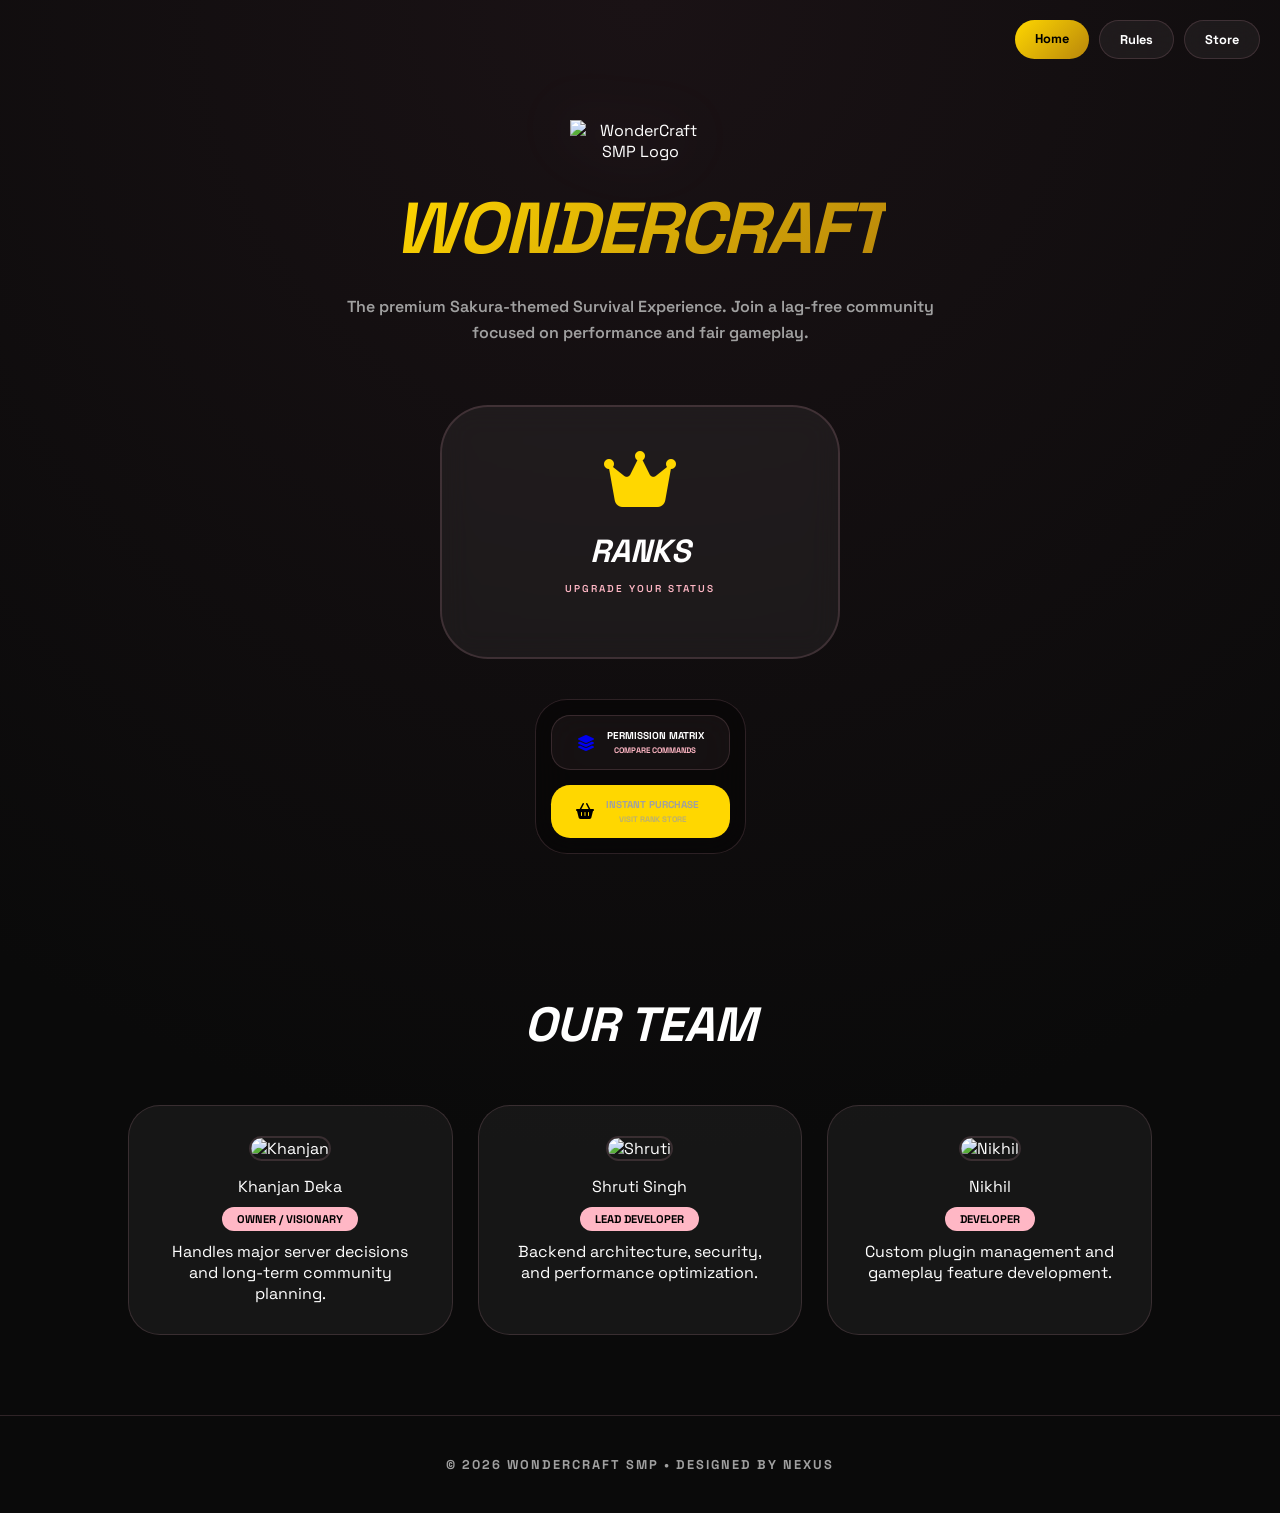
==== index.html @ 81de6d10 "Add files via upload" ====
<!DOCTYPE html>
<html lang="en">
<head>
<meta charset="UTF-8">
<title>WonderCraft SMP • Best Survival</title>
<meta name="viewport" content="width=device-width, initial-scale=1.0">
<meta name="theme-color" content="#0d0d0d">
<link href="https://fonts.bunny.net/css?family=Space+Grotesk:wght@400;600;700;800&display=swap" rel="stylesheet">
<link href="https://cdnjs.cloudflare.com/ajax/libs/font-awesome/6.4.0/css/all.min.css" rel="stylesheet">

<style>
/* --- ROOT VARIABLES (WonderCraft Theme) --- */
:root {
  --bg: #0a0a0a;
  --bg2: #1a1215;
  --sakura: #ffb7c5;
  --gold: #FFD700;
  --gold-dark: #B8860B;
  --glass: rgba(255, 255, 255, 0.05);
  --border: rgba(255, 183, 197, 0.15);
  --text: #ffffff;
  --muted: #a0a0a0;
}

* { margin:0; padding:0; box-sizing:border-box; font-family:"Space Grotesk", sans-serif; }
html { scroll-behavior: smooth; }

body {
  background-color: var(--bg);
  background-image: radial-gradient(circle at top, var(--bg2) 0%, var(--bg) 70%);
  color: var(--text);
  overflow-x: hidden;
}

/* --- FALLING PETALS --- */
.petal {
  position: fixed;
  top: -10%;
  background-color: var(--sakura);
  border-radius: 10px 0 10px 10px;
  opacity: 0.3;
  pointer-events: none;
  z-index: 1;
  animation: fall linear infinite;
}
@keyframes fall {
  0% { transform: translateY(0vh) rotate(0deg); opacity: 0.8; }
  100% { transform: translateY(100vh) rotate(360deg); opacity: 0; }
}

/* --- NAVIGATION --- */
.page-nav {
  position: fixed;
  top: 20px;
  right: 20px;
  display: flex;
  gap: 10px;
  z-index: 999;
}
.page-nav a {
  padding: 10px 20px;
  border-radius: 999px;
  text-decoration: none;
  font-weight: 700;
  color: var(--text);
  background: var(--glass);
  border: 1px solid var(--border);
  backdrop-filter: blur(10px);
  font-size: 0.8rem;
  transition: 0.3s;
}
.page-nav .active {
  background: linear-gradient(135deg, var(--gold), var(--gold-dark));
  color: #000;
  border: none;
}

/* --- HERO SECTION --- */
.hero {
  min-height: 100vh;
  padding: 120px 10% 60px;
  display: flex;
  flex-direction: column;
  justify-content: center;
  align-items: center;
  text-align: center;
  position: relative;
  z-index: 10;
}
.site-logo {
  width: 140px;
  margin-bottom: 20px;
  filter: drop-shadow(0 0 30px rgba(255, 183, 197, 0.2));
}
.hero h1 { font-size: 4.5rem; font-weight: 900; letter-spacing: -2px; font-style: italic; text-transform: uppercase; }
.gold-gradient {
  background: linear-gradient(135deg, #FFD700 0%, #B8860B 100%);
  -webkit-background-clip: text;
  -webkit-text-fill-color: transparent;
}
.hero p { color: var(--muted); max-width: 600px; margin: 20px 0; font-weight: 600; line-height: 1.6; }

/* --- CENTERED RANK BOX (Main Action) --- */
.main-rank-portal {
  margin: 40px 0;
  width: 100%;
  max-width: 400px;
}
.shop-box {
  background: var(--glass);
  border: 2px solid var(--border);
  padding: 40px;
  border-radius: 3rem;
  backdrop-filter: blur(15px);
  transition: 0.4s cubic-bezier(0.175, 0.885, 0.32, 1.275);
  display: block;
  text-decoration: none;
}
.shop-box:hover {
  transform: translateY(-10px);
  border-color: var(--gold);
  box-shadow: 0 20px 50px rgba(255, 215, 0, 0.1);
}
.shop-box i { font-size: 4rem; color: var(--gold); margin-bottom: 20px; }
.shop-box h3 { font-size: 2rem; font-weight: 900; color: #fff; text-transform: uppercase; font-style: italic; }

/* --- REDIRECT NAVIGATION BAR --- */
.nav-redirect-bar {
  display: flex;
  flex-direction: column;
  md-flex-direction: row;
  gap: 15px;
  background: rgba(0,0,0,0.4);
  padding: 15px;
  border-radius: 2rem;
  border: 1px solid var(--border);
  backdrop-filter: blur(20px);
}
.redirect-btn {
  display: flex;
  align-items: center;
  gap: 12px;
  padding: 12px 25px;
  border-radius: 1.2rem;
  text-decoration: none;
  transition: 0.3s;
}
.btn-matrix { background: rgba(255, 183, 197, 0.05); border: 1px solid var(--border); }
.btn-matrix:hover { background: rgba(255, 183, 197, 0.15); }
.btn-purchase { background: var(--gold); color: #000; font-weight: 900; }

/* --- STAFF & SECTIONS --- */
section { padding: 80px 10%; position: relative; z-index: 10; }
.title { text-align: center; font-size: 3rem; font-weight: 900; margin-bottom: 50px; text-transform: uppercase; font-style: italic; }
.staff-grid {
  display: grid;
  grid-template-columns: repeat(auto-fit, minmax(280px, 1fr));
  gap: 25px;
}
.staff-card {
  background: var(--glass);
  border: 1px solid var(--border);
  border-radius: 2rem;
  padding: 30px;
  text-align: center;
  transition: 0.3s;
}
.staff-card img { width: 100px; border-radius: 1.5rem; margin-bottom: 15px; border: 2px solid var(--border); }
.staff-role { 
  display: inline-block; 
  margin: 10px 0; 
  padding: 5px 15px; 
  border-radius: 999px; 
  background: var(--sakura); 
  color: #000; 
  font-weight: 800; 
  font-size: 0.7rem; 
  text-transform: uppercase; 
}

/* Footer */
footer { text-align: center; padding: 40px; border-top: 1px solid var(--border); color: var(--muted); font-size: 0.8rem; font-weight: 700; text-transform: uppercase; letter-spacing: 2px; }

@media (max-width: 768px) {
  .hero h1 { font-size: 3rem; }
  .nav-redirect-bar { flex-direction: column; width: 100%; }
}
</style>
</head>

<body>

<div id="petal-container"></div>

<nav class="page-nav">
  <a class="active">Home</a>
  <a href="rules.html">Rules</a>
  <a href="rank.html">Store</a>
</nav>

<header class="hero">
  <img src="assets/logo.png" class="site-logo" alt="WonderCraft SMP Logo">
  
  <h1 class="gold-gradient">WONDERCRAFT</h1>
  <p>The premium Sakura-themed Survival Experience. Join a lag-free community focused on performance and fair gameplay.</p>

  <div class="main-rank-portal">
    <a href="rank.html" class="shop-box">
        <i class="fas fa-crown"></i>
        <h3>Ranks</h3>
        <p style="font-size: 10px; text-transform: uppercase; letter-spacing: 2px; margin-top: 10px; color: var(--sakura)">Upgrade Your Status</p>
    </a>
  </div>

  <div class="nav-redirect-bar flex flex-col md:flex-row">
    <a href="Compare.html" class="redirect-btn btn-matrix">
        <i class="fas fa-layer-group text-pink-300"></i>
        <div class="text-left">
            <p style="font-size: 10px; font-weight: 900; color: #fff; margin:0">PERMISSION MATRIX</p>
            <p style="font-size: 8px; font-weight: 700; color: var(--sakura); margin:0">COMPARE COMMANDS</p>
        </div>
    </a>
    <a href="rank.html" class="redirect-btn btn-purchase">
        <i class="fas fa-shopping-basket"></i>
        <div class="text-left">
            <p style="font-size: 10px; font-weight: 900; margin:0">INSTANT PURCHASE</p>
            <p style="font-size: 8px; font-weight: 700; opacity: 0.7; margin:0">VISIT RANK STORE</p>
        </div>
    </a>
  </div>
</header>

<section id="staff">
  <h2 class="title">Our <span class="text-yellow-500">Team</span></h2>
  <div class="staff-grid">
    <div class="staff-card">
      <img src="staff/khanjan.png" alt="Khanjan">
      <div class="font-black">Khanjan Deka</div>
      <div class="staff-role">Owner / Visionary</div>
      <p class="text-[11px] text-gray-500 leading-relaxed">Handles major server decisions and long-term community planning.</p>
    </div>
    <div class="staff-card">
      <img src="staff/shruti.png" alt="Shruti">
      <div class="font-black">Shruti Singh</div>
      <div class="staff-role">Lead Developer</div>
      <p class="text-[11px] text-gray-500 leading-relaxed">Backend architecture, security, and performance optimization.</p>
    </div>
    <div class="staff-card">
      <img src="staff/nikhil.png" alt="Nikhil">
      <div class="font-black">Nikhil</div>
      <div class="staff-role">Developer</div>
      <p class="text-[11px] text-gray-500 leading-relaxed">Custom plugin management and gameplay feature development.</p>
    </div>
  </div>
</section>

<footer>
  © 2026 WONDERCRAFT SMP • DESIGNED BY NEXUS
</footer>

<script>
/* Sakura Petals Script */
const container = document.getElementById('petal-container');
function createPetal() {
  const petal = document.createElement('div');
  petal.className = 'petal';
  petal.style.left = Math.random() * 100 + 'vw';
  petal.style.width = Math.random() * 8 + 4 + 'px';
  petal.style.height = petal.style.width;
  petal.style.animationDuration = Math.random() * 3 + 5 + 's';
  container.appendChild(petal);
  setTimeout(() => { petal.remove(); }, 6000);
}
setInterval(createPetal, 400);
</script>

</body>
</html>
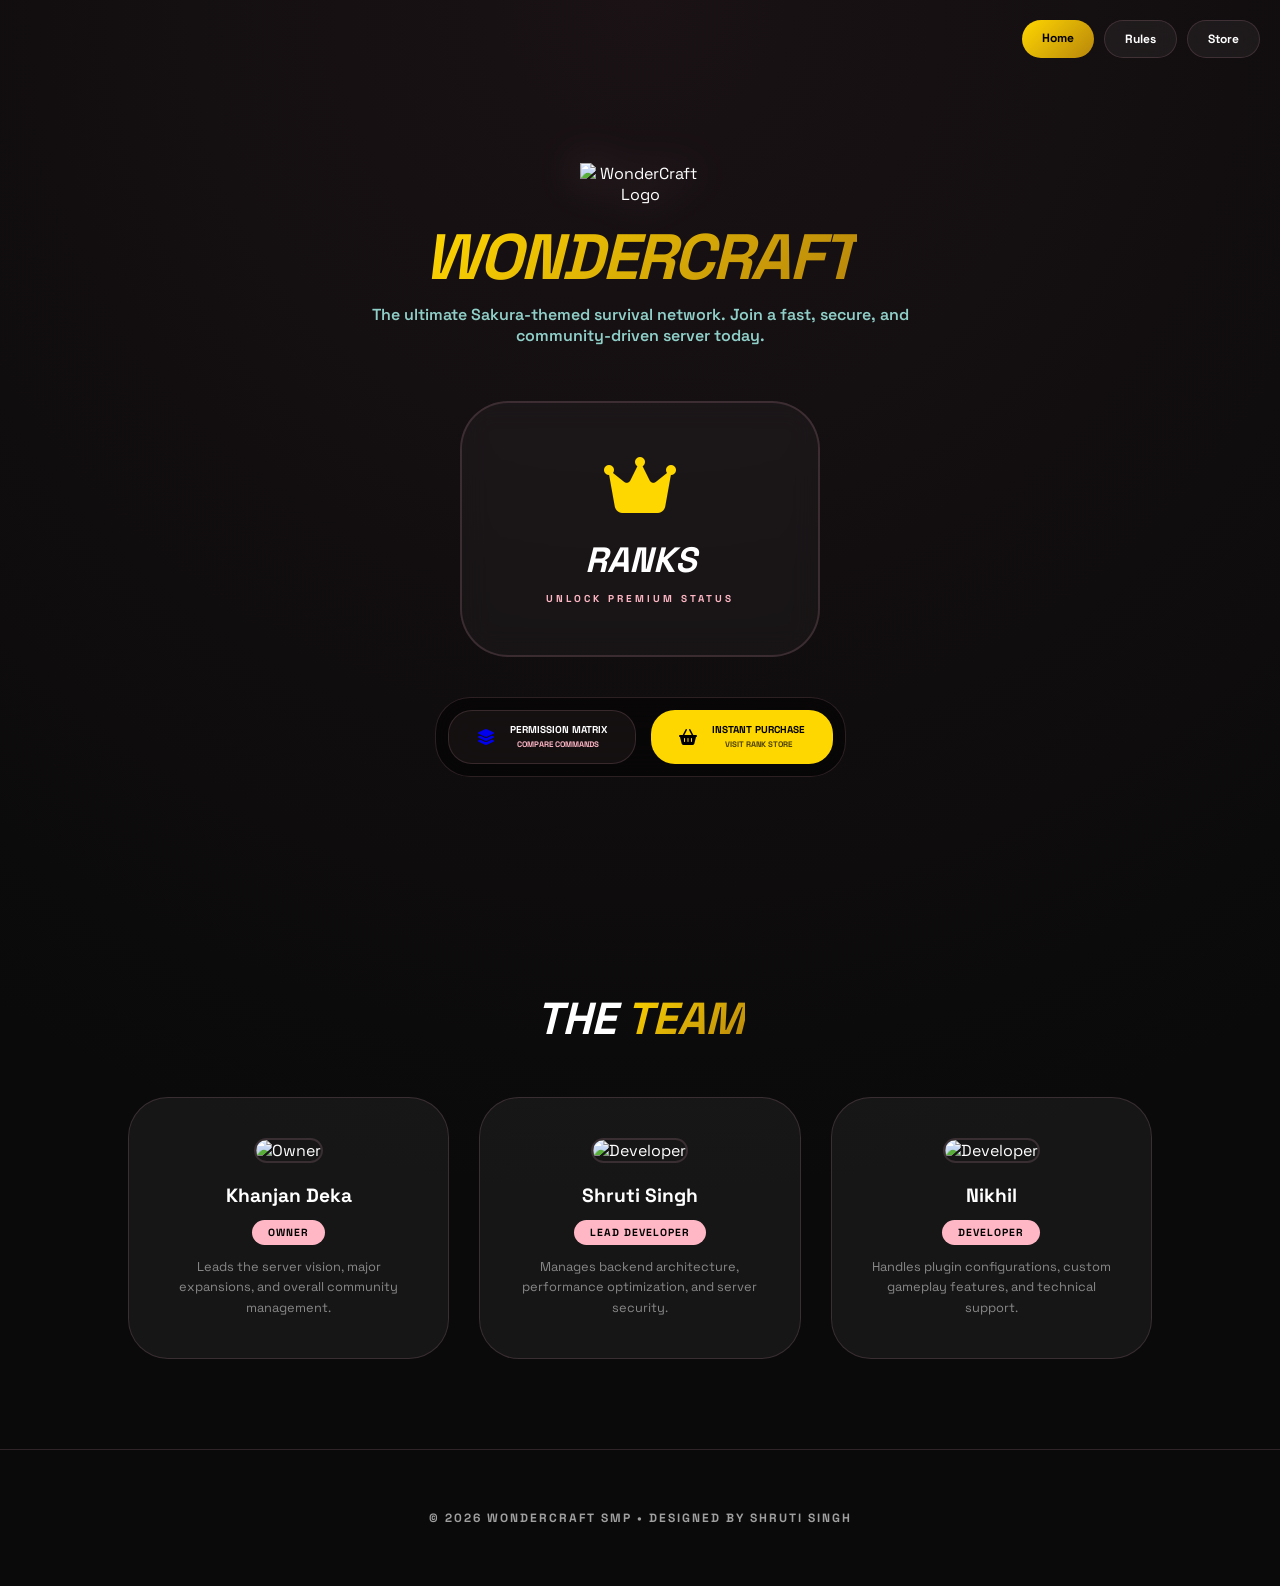
==== commit 70fb3df7: "Refactor styles and update content in index.html" ====
--- a/index.html
+++ b/index.html
@@ -9,7 +9,7 @@
 <link href="https://cdnjs.cloudflare.com/ajax/libs/font-awesome/6.4.0/css/all.min.css" rel="stylesheet">
 
 <style>
-/* --- ROOT VARIABLES (WonderCraft Theme) --- */
+/* --- ROOT VARIABLES --- */
 :root {
   --bg: #0a0a0a;
   --bg2: #1a1215;
@@ -30,6 +30,7 @@
   background-image: radial-gradient(circle at top, var(--bg2) 0%, var(--bg) 70%);
   color: var(--text);
   overflow-x: hidden;
+  min-height: 100vh;
 }
 
 /* --- FALLING PETALS --- */
@@ -66,7 +67,7 @@
   background: var(--glass);
   border: 1px solid var(--border);
   backdrop-filter: blur(10px);
-  font-size: 0.8rem;
+  font-size: 0.75rem;
   transition: 0.3s;
 }
 .page-nav .active {
@@ -78,113 +79,117 @@
 /* --- HERO SECTION --- */
 .hero {
   min-height: 100vh;
-  padding: 120px 10% 60px;
+  padding: 100px 10% 60px;
   display: flex;
   flex-direction: column;
   justify-content: center;
   align-items: center;
   text-align: center;
   position: relative;
-  z-index: 10;
 }
 .site-logo {
-  width: 140px;
+  width: 120px;
   margin-bottom: 20px;
-  filter: drop-shadow(0 0 30px rgba(255, 183, 197, 0.2));
-}
-.hero h1 { font-size: 4.5rem; font-weight: 900; letter-spacing: -2px; font-style: italic; text-transform: uppercase; }
+  filter: drop-shadow(0 0 20px rgba(255, 183, 197, 0.3));
+}
+.hero h1 { font-size: 4rem; font-weight: 900; letter-spacing: -2px; font-style: italic; text-transform: uppercase; line-height: 1; }
 .gold-gradient {
   background: linear-gradient(135deg, #FFD700 0%, #B8860B 100%);
   -webkit-background-clip: text;
   -webkit-text-fill-color: transparent;
 }
-.hero p { color: var(--muted); max-width: 600px; margin: 20px 0; font-weight: 600; line-height: 1.6; }
-
-/* --- CENTERED RANK BOX (Main Action) --- */
+
+/* --- CLICKABLE RANK BOX --- */
 .main-rank-portal {
   margin: 40px 0;
   width: 100%;
-  max-width: 400px;
+  max-width: 360px;
+  position: relative;
+  z-index: 100; /* High z-index to ensure clickability */
 }
 .shop-box {
-  background: var(--glass);
+  background: rgba(255, 255, 255, 0.03);
   border: 2px solid var(--border);
-  padding: 40px;
+  padding: 50px 30px;
   border-radius: 3rem;
   backdrop-filter: blur(15px);
   transition: 0.4s cubic-bezier(0.175, 0.885, 0.32, 1.275);
   display: block;
   text-decoration: none;
+  cursor: pointer;
 }
 .shop-box:hover {
-  transform: translateY(-10px);
+  transform: translateY(-12px);
   border-color: var(--gold);
-  box-shadow: 0 20px 50px rgba(255, 215, 0, 0.1);
-}
-.shop-box i { font-size: 4rem; color: var(--gold); margin-bottom: 20px; }
-.shop-box h3 { font-size: 2rem; font-weight: 900; color: #fff; text-transform: uppercase; font-style: italic; }
-
-/* --- REDIRECT NAVIGATION BAR --- */
+  box-shadow: 0 20px 60px rgba(255, 215, 0, 0.15);
+}
+.shop-box i { font-size: 4rem; color: var(--gold); margin-bottom: 20px; display: block; }
+.shop-box h3 { font-size: 2.2rem; font-weight: 900; color: #fff; text-transform: uppercase; font-style: italic; }
+
+/* --- REDIRECT NAV BAR --- */
 .nav-redirect-bar {
   display: flex;
   flex-direction: column;
-  md-flex-direction: row;
   gap: 15px;
-  background: rgba(0,0,0,0.4);
-  padding: 15px;
-  border-radius: 2rem;
+  background: rgba(0,0,0,0.5);
+  padding: 12px;
+  border-radius: 2.2rem;
   border: 1px solid var(--border);
   backdrop-filter: blur(20px);
-}
+  position: relative;
+  z-index: 100;
+}
+@media (min-width: 768px) {
+    .nav-redirect-bar { flex-direction: row; }
+}
+
 .redirect-btn {
   display: flex;
   align-items: center;
-  gap: 12px;
-  padding: 12px 25px;
-  border-radius: 1.2rem;
+  gap: 15px;
+  padding: 14px 28px;
+  border-radius: 1.5rem;
   text-decoration: none;
   transition: 0.3s;
 }
 .btn-matrix { background: rgba(255, 183, 197, 0.05); border: 1px solid var(--border); }
-.btn-matrix:hover { background: rgba(255, 183, 197, 0.15); }
+.btn-matrix:hover { background: rgba(255, 183, 197, 0.15); border-color: var(--sakura); }
 .btn-purchase { background: var(--gold); color: #000; font-weight: 900; }
-
-/* --- STAFF & SECTIONS --- */
-section { padding: 80px 10%; position: relative; z-index: 10; }
-.title { text-align: center; font-size: 3rem; font-weight: 900; margin-bottom: 50px; text-transform: uppercase; font-style: italic; }
+.btn-purchase:hover { filter: brightness(1.1); transform: scale(1.02); }
+
+/* --- SECTIONS --- */
+section { padding: 90px 10%; position: relative; z-index: 10; }
+.title { text-align: center; font-size: 2.8rem; font-weight: 900; margin-bottom: 50px; text-transform: uppercase; font-style: italic; }
+
 .staff-grid {
   display: grid;
   grid-template-columns: repeat(auto-fit, minmax(280px, 1fr));
-  gap: 25px;
+  gap: 30px;
 }
 .staff-card {
   background: var(--glass);
   border: 1px solid var(--border);
-  border-radius: 2rem;
-  padding: 30px;
+  border-radius: 2.5rem;
+  padding: 40px 30px;
   text-align: center;
-  transition: 0.3s;
-}
-.staff-card img { width: 100px; border-radius: 1.5rem; margin-bottom: 15px; border: 2px solid var(--border); }
+  transition: 0.4s;
+}
+.staff-card:hover { transform: translateY(-10px); border-color: var(--sakura); }
+.staff-card img { width: 110px; height: 110px; border-radius: 2rem; margin-bottom: 20px; border: 2px solid var(--border); object-fit: cover; }
 .staff-role { 
   display: inline-block; 
-  margin: 10px 0; 
-  padding: 5px 15px; 
+  margin: 12px 0; 
+  padding: 6px 16px; 
   border-radius: 999px; 
   background: var(--sakura); 
   color: #000; 
   font-weight: 800; 
-  font-size: 0.7rem; 
+  font-size: 0.65rem; 
   text-transform: uppercase; 
-}
-
-/* Footer */
-footer { text-align: center; padding: 40px; border-top: 1px solid var(--border); color: var(--muted); font-size: 0.8rem; font-weight: 700; text-transform: uppercase; letter-spacing: 2px; }
-
-@media (max-width: 768px) {
-  .hero h1 { font-size: 3rem; }
-  .nav-redirect-bar { flex-direction: column; width: 100%; }
-}
+  letter-spacing: 1px;
+}
+
+footer { padding: 60px 20px; text-align: center; border-top: 1px solid var(--border); color: var(--muted); font-size: 0.75rem; font-weight: 700; text-transform: uppercase; letter-spacing: 2px; }
 </style>
 </head>
 
@@ -199,67 +204,69 @@
 </nav>
 
 <header class="hero">
-  <img src="assets/logo.png" class="site-logo" alt="WonderCraft SMP Logo">
+  <img src="assets/logo.png" class="site-logo" alt="WonderCraft Logo">
   
-  <h1 class="gold-gradient">WONDERCRAFT</h1>
-  <p>The premium Sakura-themed Survival Experience. Join a lag-free community focused on performance and fair gameplay.</p>
+  <h1 class="gold-gradient italic">WONDERCRAFT</h1>
+  <p style="color: #8fcfc8; max-width: 600px; margin: 15px 0; font-weight: 600;">The ultimate Sakura-themed survival network. Join a fast, secure, and community-driven server today.</p>
 
   <div class="main-rank-portal">
     <a href="rank.html" class="shop-box">
         <i class="fas fa-crown"></i>
         <h3>Ranks</h3>
-        <p style="font-size: 10px; text-transform: uppercase; letter-spacing: 2px; margin-top: 10px; color: var(--sakura)">Upgrade Your Status</p>
+        <p style="font-size: 10px; text-transform: uppercase; letter-spacing: 3px; margin-top: 10px; color: var(--sakura); font-weight: 800;">
+          Unlock Premium Status
+        </p>
     </a>
   </div>
 
-  <div class="nav-redirect-bar flex flex-col md:flex-row">
+  <div class="nav-redirect-bar">
     <a href="Compare.html" class="redirect-btn btn-matrix">
         <i class="fas fa-layer-group text-pink-300"></i>
         <div class="text-left">
-            <p style="font-size: 10px; font-weight: 900; color: #fff; margin:0">PERMISSION MATRIX</p>
-            <p style="font-size: 8px; font-weight: 700; color: var(--sakura); margin:0">COMPARE COMMANDS</p>
+            <p style="font-size: 10px; font-weight: 900; color: #fff; margin:0; line-height:1;">PERMISSION MATRIX</p>
+            <p style="font-size: 8px; font-weight: 700; color: var(--sakura); margin:0; margin-top:4px;">COMPARE COMMANDS</p>
         </div>
     </a>
     <a href="rank.html" class="redirect-btn btn-purchase">
         <i class="fas fa-shopping-basket"></i>
         <div class="text-left">
-            <p style="font-size: 10px; font-weight: 900; margin:0">INSTANT PURCHASE</p>
-            <p style="font-size: 8px; font-weight: 700; opacity: 0.7; margin:0">VISIT RANK STORE</p>
+            <p style="font-size: 10px; font-weight: 900; margin:0; line-height:1;">INSTANT PURCHASE</p>
+            <p style="font-size: 8px; font-weight: 700; opacity: 0.7; margin:0; margin-top:4px;">VISIT RANK STORE</p>
         </div>
     </a>
   </div>
 </header>
 
 <section id="staff">
-  <h2 class="title">Our <span class="text-yellow-500">Team</span></h2>
+  <h2 class="title italic">The <span class="gold-gradient">Team</span></h2>
   <div class="staff-grid">
     <div class="staff-card">
-      <img src="staff/khanjan.png" alt="Khanjan">
-      <div class="font-black">Khanjan Deka</div>
-      <div class="staff-role">Owner / Visionary</div>
-      <p class="text-[11px] text-gray-500 leading-relaxed">Handles major server decisions and long-term community planning.</p>
+      <img src="staff/khanjan.png" alt="Owner">
+      <div style="font-weight: 900; font-size: 1.2rem;">Khanjan Deka</div>
+      <div class="staff-role">Owner</div>
+      <p style="font-size: 0.8rem; color: #888; line-height: 1.6;">Leads the server vision, major expansions, and overall community management.</p>
     </div>
     <div class="staff-card">
-      <img src="staff/shruti.png" alt="Shruti">
-      <div class="font-black">Shruti Singh</div>
+      <img src="staff/shruti.png" alt="Developer">
+      <div style="font-weight: 900; font-size: 1.2rem;">Shruti Singh</div>
       <div class="staff-role">Lead Developer</div>
-      <p class="text-[11px] text-gray-500 leading-relaxed">Backend architecture, security, and performance optimization.</p>
+      <p style="font-size: 0.8rem; color: #888; line-height: 1.6;">Manages backend architecture, performance optimization, and server security.</p>
     </div>
     <div class="staff-card">
-      <img src="staff/nikhil.png" alt="Nikhil">
-      <div class="font-black">Nikhil</div>
+      <img src="staff/nikhil.png" alt="Developer">
+      <div style="font-weight: 900; font-size: 1.2rem;">Nikhil</div>
       <div class="staff-role">Developer</div>
-      <p class="text-[11px] text-gray-500 leading-relaxed">Custom plugin management and gameplay feature development.</p>
+      <p style="font-size: 0.8rem; color: #888; line-height: 1.6;">Handles plugin configurations, custom gameplay features, and technical support.</p>
     </div>
   </div>
 </section>
 
 <footer>
-  © 2026 WONDERCRAFT SMP • DESIGNED BY NEXUS
+  © 2026 WONDERCRAFT SMP • DESIGNED BY SHRUTI SINGH
 </footer>
 
 <script>
-/* Sakura Petals Script */
+/* SAKURA PETALS GENERATOR */
 const container = document.getElementById('petal-container');
 function createPetal() {
   const petal = document.createElement('div');
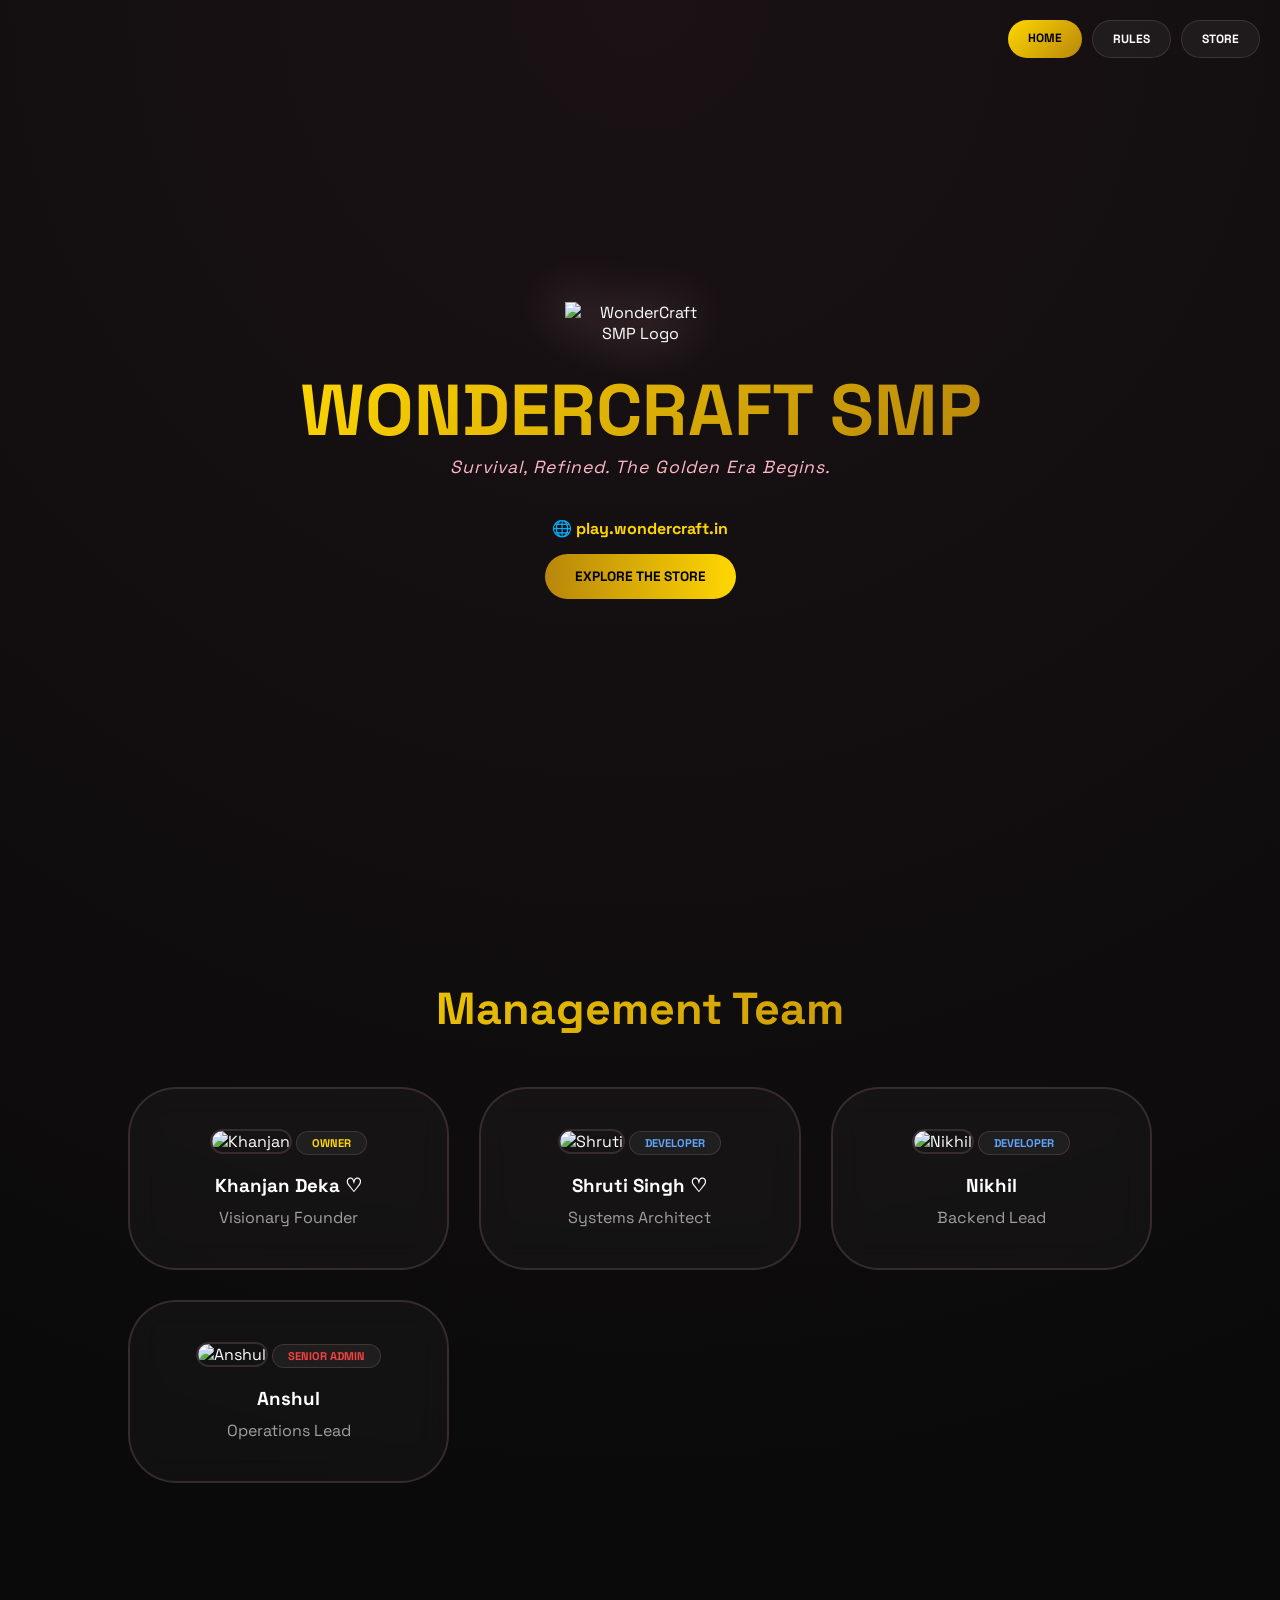
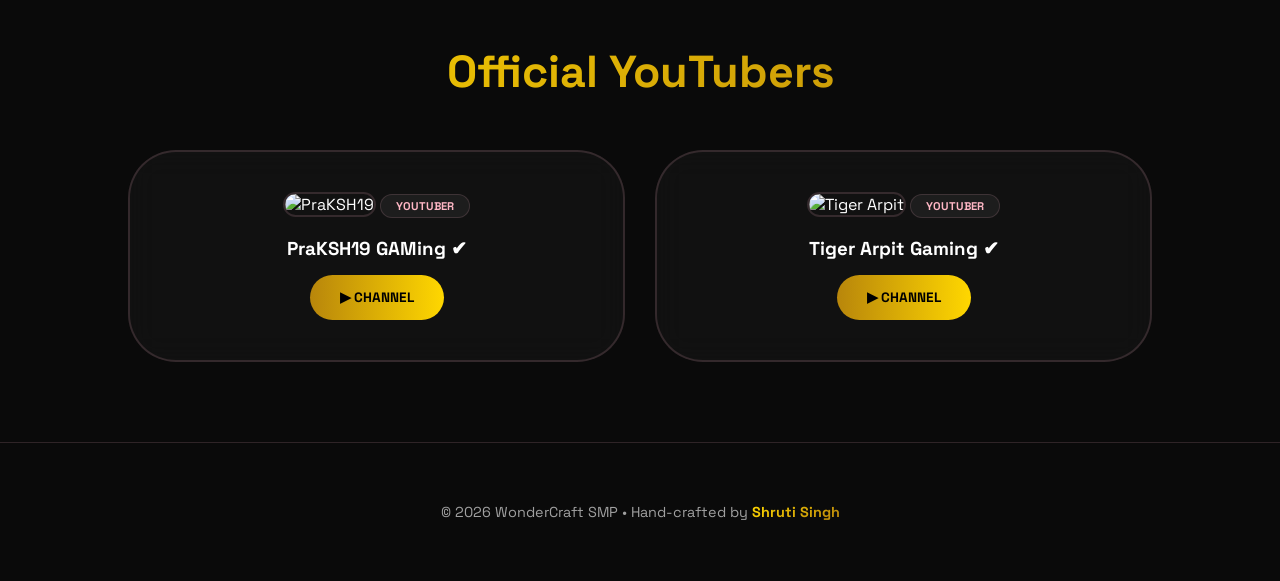
==== commit 546c9334: "Revamp index.html with new title and layout Updated the website title and improved styling variables" ====
--- a/index.html
+++ b/index.html
@@ -1,285 +1,282 @@
 <!DOCTYPE html>
 <html lang="en">
 <head>
-<meta charset="UTF-8">
-<title>WonderCraft SMP • Best Survival</title>
-<meta name="viewport" content="width=device-width, initial-scale=1.0">
-<meta name="theme-color" content="#0d0d0d">
-<link href="https://fonts.bunny.net/css?family=Space+Grotesk:wght@400;600;700;800&display=swap" rel="stylesheet">
-<link href="https://cdnjs.cloudflare.com/ajax/libs/font-awesome/6.4.0/css/all.min.css" rel="stylesheet">
-
-<style>
-/* --- ROOT VARIABLES --- */
-:root {
-  --bg: #0a0a0a;
-  --bg2: #1a1215;
-  --sakura: #ffb7c5;
-  --gold: #FFD700;
-  --gold-dark: #B8860B;
-  --glass: rgba(255, 255, 255, 0.05);
-  --border: rgba(255, 183, 197, 0.15);
-  --text: #ffffff;
-  --muted: #a0a0a0;
-}
-
-* { margin:0; padding:0; box-sizing:border-box; font-family:"Space Grotesk", sans-serif; }
-html { scroll-behavior: smooth; }
-
-body {
-  background-color: var(--bg);
-  background-image: radial-gradient(circle at top, var(--bg2) 0%, var(--bg) 70%);
-  color: var(--text);
-  overflow-x: hidden;
-  min-height: 100vh;
-}
-
-/* --- FALLING PETALS --- */
-.petal {
-  position: fixed;
-  top: -10%;
-  background-color: var(--sakura);
-  border-radius: 10px 0 10px 10px;
-  opacity: 0.3;
-  pointer-events: none;
-  z-index: 1;
-  animation: fall linear infinite;
-}
-@keyframes fall {
-  0% { transform: translateY(0vh) rotate(0deg); opacity: 0.8; }
-  100% { transform: translateY(100vh) rotate(360deg); opacity: 0; }
-}
-
-/* --- NAVIGATION --- */
-.page-nav {
-  position: fixed;
-  top: 20px;
-  right: 20px;
-  display: flex;
-  gap: 10px;
-  z-index: 999;
-}
-.page-nav a {
-  padding: 10px 20px;
-  border-radius: 999px;
-  text-decoration: none;
-  font-weight: 700;
-  color: var(--text);
-  background: var(--glass);
-  border: 1px solid var(--border);
-  backdrop-filter: blur(10px);
-  font-size: 0.75rem;
-  transition: 0.3s;
-}
-.page-nav .active {
-  background: linear-gradient(135deg, var(--gold), var(--gold-dark));
-  color: #000;
-  border: none;
-}
-
-/* --- HERO SECTION --- */
-.hero {
-  min-height: 100vh;
-  padding: 100px 10% 60px;
-  display: flex;
-  flex-direction: column;
-  justify-content: center;
-  align-items: center;
-  text-align: center;
-  position: relative;
-}
-.site-logo {
-  width: 120px;
-  margin-bottom: 20px;
-  filter: drop-shadow(0 0 20px rgba(255, 183, 197, 0.3));
-}
-.hero h1 { font-size: 4rem; font-weight: 900; letter-spacing: -2px; font-style: italic; text-transform: uppercase; line-height: 1; }
-.gold-gradient {
-  background: linear-gradient(135deg, #FFD700 0%, #B8860B 100%);
-  -webkit-background-clip: text;
-  -webkit-text-fill-color: transparent;
-}
-
-/* --- CLICKABLE RANK BOX --- */
-.main-rank-portal {
-  margin: 40px 0;
-  width: 100%;
-  max-width: 360px;
-  position: relative;
-  z-index: 100; /* High z-index to ensure clickability */
-}
-.shop-box {
-  background: rgba(255, 255, 255, 0.03);
-  border: 2px solid var(--border);
-  padding: 50px 30px;
-  border-radius: 3rem;
-  backdrop-filter: blur(15px);
-  transition: 0.4s cubic-bezier(0.175, 0.885, 0.32, 1.275);
-  display: block;
-  text-decoration: none;
-  cursor: pointer;
-}
-.shop-box:hover {
-  transform: translateY(-12px);
-  border-color: var(--gold);
-  box-shadow: 0 20px 60px rgba(255, 215, 0, 0.15);
-}
-.shop-box i { font-size: 4rem; color: var(--gold); margin-bottom: 20px; display: block; }
-.shop-box h3 { font-size: 2.2rem; font-weight: 900; color: #fff; text-transform: uppercase; font-style: italic; }
-
-/* --- REDIRECT NAV BAR --- */
-.nav-redirect-bar {
-  display: flex;
-  flex-direction: column;
-  gap: 15px;
-  background: rgba(0,0,0,0.5);
-  padding: 12px;
-  border-radius: 2.2rem;
-  border: 1px solid var(--border);
-  backdrop-filter: blur(20px);
-  position: relative;
-  z-index: 100;
-}
-@media (min-width: 768px) {
-    .nav-redirect-bar { flex-direction: row; }
-}
-
-.redirect-btn {
-  display: flex;
-  align-items: center;
-  gap: 15px;
-  padding: 14px 28px;
-  border-radius: 1.5rem;
-  text-decoration: none;
-  transition: 0.3s;
-}
-.btn-matrix { background: rgba(255, 183, 197, 0.05); border: 1px solid var(--border); }
-.btn-matrix:hover { background: rgba(255, 183, 197, 0.15); border-color: var(--sakura); }
-.btn-purchase { background: var(--gold); color: #000; font-weight: 900; }
-.btn-purchase:hover { filter: brightness(1.1); transform: scale(1.02); }
-
-/* --- SECTIONS --- */
-section { padding: 90px 10%; position: relative; z-index: 10; }
-.title { text-align: center; font-size: 2.8rem; font-weight: 900; margin-bottom: 50px; text-transform: uppercase; font-style: italic; }
-
-.staff-grid {
-  display: grid;
-  grid-template-columns: repeat(auto-fit, minmax(280px, 1fr));
-  gap: 30px;
-}
-.staff-card {
-  background: var(--glass);
-  border: 1px solid var(--border);
-  border-radius: 2.5rem;
-  padding: 40px 30px;
-  text-align: center;
-  transition: 0.4s;
-}
-.staff-card:hover { transform: translateY(-10px); border-color: var(--sakura); }
-.staff-card img { width: 110px; height: 110px; border-radius: 2rem; margin-bottom: 20px; border: 2px solid var(--border); object-fit: cover; }
-.staff-role { 
-  display: inline-block; 
-  margin: 12px 0; 
-  padding: 6px 16px; 
-  border-radius: 999px; 
-  background: var(--sakura); 
-  color: #000; 
-  font-weight: 800; 
-  font-size: 0.65rem; 
-  text-transform: uppercase; 
-  letter-spacing: 1px;
-}
-
-footer { padding: 60px 20px; text-align: center; border-top: 1px solid var(--border); color: var(--muted); font-size: 0.75rem; font-weight: 700; text-transform: uppercase; letter-spacing: 2px; }
-</style>
+    <meta charset="UTF-8">
+    <meta name="viewport" content="width=device-width, initial-scale=1.0">
+    <title>WonderCraft SMP • The Golden Era</title>
+    
+    <link href="https://fonts.bunny.net/css?family=Space+Grotesk:wght@400;600;700;800&display=swap" rel="stylesheet">
+
+    <style>
+        /* --- 1. Core Variables & Setup --- */
+        :root {
+          --bg: #0a0a0a;
+          --bg-sakura: #1a1215;
+          --sakura: #ffb7c5;
+          --gold: #FFD700;
+          --gold-dark: #B8860B;
+          --glass: rgba(255, 255, 255, 0.05);
+          --border: rgba(255, 183, 197, 0.15);
+          --text: #ffffff;
+          --muted: #a0a0a0;
+          --king-red: #ef4444;
+        }
+
+        * {
+          margin: 0;
+          padding: 0;
+          box-sizing: border-box;
+          font-family: "Space Grotesk", sans-serif;
+        }
+
+        body {
+          background-color: var(--bg);
+          background-image: radial-gradient(circle at top, var(--bg-sakura) 0%, var(--bg) 70%);
+          color: var(--text);
+          overflow-x: hidden;
+          min-height: 100vh;
+        }
+
+        /* --- 2. Animations (Sakura Petals) --- */
+        .petal {
+          position: fixed;
+          top: -10%;
+          background-color: var(--sakura);
+          border-radius: 10px 0 10px 10px;
+          opacity: 0.3;
+          pointer-events: none;
+          z-index: 1;
+          animation: fall linear infinite;
+        }
+
+        @keyframes fall {
+          0% { transform: translateY(0vh) rotate(0deg); opacity: 0.8; }
+          100% { transform: translateY(100vh) rotate(360deg); opacity: 0; }
+        }
+
+        /* --- 3. Typography & Gradients --- */
+        .gold-gradient {
+          background: linear-gradient(135deg, var(--gold) 0%, var(--gold-dark) 100%);
+          -webkit-background-clip: text;
+          -webkit-text-fill-color: transparent;
+          font-weight: 800;
+        }
+
+        .italic { font-style: italic; }
+
+        /* --- 4. Navigation --- */
+        .page-nav {
+          position: fixed;
+          top: 20px;
+          right: 20px;
+          display: flex;
+          gap: 10px;
+          z-index: 999;
+        }
+
+        .page-nav a {
+          padding: 10px 20px;
+          border-radius: 999px;
+          text-decoration: none;
+          font-weight: 700;
+          color: var(--text);
+          background: var(--glass);
+          border: 1px solid var(--border);
+          backdrop-filter: blur(10px);
+          font-size: 0.75rem;
+          transition: 0.3s;
+        }
+
+        .page-nav .active {
+          background: linear-gradient(135deg, var(--gold), var(--gold-dark));
+          color: #000;
+          border: none;
+        }
+
+        /* --- 5. Hero Section --- */
+        .hero {
+            height: 100vh;
+            display: flex;
+            flex-direction: column;
+            justify-content: center;
+            align-items: center;
+            text-align: center;
+            padding: 20px;
+        }
+
+        .site-logo {
+            width: 150px;
+            margin-bottom: 20px;
+            filter: drop-shadow(0 0 25px var(--sakura));
+        }
+
+        /* --- 6. The Matrix Card System --- */
+        section { padding: 80px 10%; position: relative; z-index: 2; }
+        .title { text-align: center; font-size: 2.8rem; margin-bottom: 50px; }
+
+        .grid {
+          display: grid;
+          grid-template-columns: repeat(auto-fit, minmax(300px, 1fr));
+          gap: 30px;
+          justify-content: center;
+        }
+
+        .card {
+          background: rgba(255, 255, 255, 0.03);
+          border: 2px solid var(--border);
+          padding: 40px 30px;
+          border-radius: 3rem;
+          backdrop-filter: blur(15px);
+          transition: 0.4s cubic-bezier(0.175, 0.885, 0.32, 1.275);
+          text-align: center;
+        }
+
+        .card:hover {
+          transform: translateY(-12px);
+          border-color: var(--gold);
+          box-shadow: 0 20px 60px rgba(255, 215, 0, 0.15);
+        }
+
+        .card img {
+            width: 120px;
+            height: 120px;
+            border-radius: 2rem;
+            margin-bottom: 20px;
+            border: 2px solid var(--border);
+            object-fit: cover;
+        }
+
+        /* --- 7. Buttons & Tiers --- */
+        .btn-gold {
+          background: linear-gradient(90deg, var(--gold-dark), var(--gold));
+          color: #000;
+          font-weight: 900;
+          text-transform: uppercase;
+          border: none;
+          padding: 14px 30px;
+          border-radius: 999px;
+          cursor: pointer;
+          text-decoration: none;
+          display: inline-block;
+          transition: 0.3s;
+          font-size: 0.85rem;
+        }
+
+        .btn-gold:hover {
+          filter: brightness(1.1);
+          transform: scale(1.05);
+          box-shadow: 0 0 20px rgba(255, 215, 0, 0.4);
+        }
+
+        .role-pill {
+            display: inline-block;
+            padding: 4px 15px;
+            border-radius: 999px;
+            font-size: 0.7rem;
+            font-weight: 800;
+            margin-bottom: 12px;
+            background: var(--glass);
+            border: 1px solid var(--border);
+        }
+
+        .text-emperor { color: var(--gold); }
+        .text-king { color: var(--king-red); text-shadow: 0 0 10px rgba(239, 68, 68, 0.2); }
+
+        footer { text-align: center; padding: 60px; border-top: 1px solid var(--border); color: var(--muted); font-size: 0.9rem; }
+    </style>
 </head>
 
 <body>
 
-<div id="petal-container"></div>
-
-<nav class="page-nav">
-  <a class="active">Home</a>
-  <a href="rules.html">Rules</a>
-  <a href="rank.html">Store</a>
-</nav>
-
-<header class="hero">
-  <img src="assets/logo.png" class="site-logo" alt="WonderCraft Logo">
-  
-  <h1 class="gold-gradient italic">WONDERCRAFT</h1>
-  <p style="color: #8fcfc8; max-width: 600px; margin: 15px 0; font-weight: 600;">The ultimate Sakura-themed survival network. Join a fast, secure, and community-driven server today.</p>
-
-  <div class="main-rank-portal">
-    <a href="rank.html" class="shop-box">
-        <i class="fas fa-crown"></i>
-        <h3>Ranks</h3>
-        <p style="font-size: 10px; text-transform: uppercase; letter-spacing: 3px; margin-top: 10px; color: var(--sakura); font-weight: 800;">
-          Unlock Premium Status
-        </p>
-    </a>
-  </div>
-
-  <div class="nav-redirect-bar">
-    <a href="Compare.html" class="redirect-btn btn-matrix">
-        <i class="fas fa-layer-group text-pink-300"></i>
-        <div class="text-left">
-            <p style="font-size: 10px; font-weight: 900; color: #fff; margin:0; line-height:1;">PERMISSION MATRIX</p>
-            <p style="font-size: 8px; font-weight: 700; color: var(--sakura); margin:0; margin-top:4px;">COMPARE COMMANDS</p>
+    <nav class="page-nav">
+        <a href="index.html" class="active">HOME</a>
+        <a href="rules.html">RULES</a>
+        <a href="store.html">STORE</a>
+    </nav>
+
+    <header class="hero">
+        <img src="1000023772.png" class="site-logo" alt="WonderCraft SMP Logo">
+        <h1 class="gold-gradient" style="font-size: 4.5rem;">WONDERCRAFT SMP</h1>
+        <p class="italic" style="color: var(--sakura); font-size: 1.1rem; letter-spacing: 1px;">Survival, Refined. The Golden Era Begins.</p>
+        
+        <div style="margin-top: 40px;">
+            <p style="margin-bottom: 15px; font-weight: 700; color: var(--gold);">🌐 play.wondercraft.in</p>
+            <a href="store.html" class="btn-gold">Explore the Store</a>
         </div>
-    </a>
-    <a href="rank.html" class="redirect-btn btn-purchase">
-        <i class="fas fa-shopping-basket"></i>
-        <div class="text-left">
-            <p style="font-size: 10px; font-weight: 900; margin:0; line-height:1;">INSTANT PURCHASE</p>
-            <p style="font-size: 8px; font-weight: 700; opacity: 0.7; margin:0; margin-top:4px;">VISIT RANK STORE</p>
+    </header>
+
+    <section id="staff">
+        <h2 class="title gold-gradient">Management Team</h2>
+        <div class="grid">
+            <div class="card">
+                <img src="khanjan.png" alt="Khanjan">
+                <div class="role-pill text-emperor">OWNER</div>
+                <h3>Khanjan Deka ♡</h3>
+                <p style="color: var(--muted); margin-top: 10px;">Visionary Founder</p>
+            </div>
+
+            <div class="card">
+                <img src="shruti.png" alt="Shruti">
+                <div class="role-pill" style="color: #60a5fa;">DEVELOPER</div>
+                <h3>Shruti Singh ♡</h3>
+                <p style="color: var(--muted); margin-top: 10px;">Systems Architect</p>
+            </div>
+
+            <div class="card">
+                <img src="nikhil.png" alt="Nikhil">
+                <div class="role-pill" style="color: #60a5fa;">DEVELOPER</div>
+                <h3>Nikhil</h3>
+                <p style="color: var(--muted); margin-top: 10px;">Backend Lead</p>
+            </div>
+
+            <div class="card">
+                <img src="anshul.png" alt="Anshul">
+                <div class="role-pill text-king">SENIOR ADMIN</div>
+                <h3>Anshul</h3>
+                <p style="color: var(--muted); margin-top: 10px;">Operations Lead</p>
+            </div>
         </div>
-    </a>
-  </div>
-</header>
-
-<section id="staff">
-  <h2 class="title italic">The <span class="gold-gradient">Team</span></h2>
-  <div class="staff-grid">
-    <div class="staff-card">
-      <img src="staff/khanjan.png" alt="Owner">
-      <div style="font-weight: 900; font-size: 1.2rem;">Khanjan Deka</div>
-      <div class="staff-role">Owner</div>
-      <p style="font-size: 0.8rem; color: #888; line-height: 1.6;">Leads the server vision, major expansions, and overall community management.</p>
-    </div>
-    <div class="staff-card">
-      <img src="staff/shruti.png" alt="Developer">
-      <div style="font-weight: 900; font-size: 1.2rem;">Shruti Singh</div>
-      <div class="staff-role">Lead Developer</div>
-      <p style="font-size: 0.8rem; color: #888; line-height: 1.6;">Manages backend architecture, performance optimization, and server security.</p>
-    </div>
-    <div class="staff-card">
-      <img src="staff/nikhil.png" alt="Developer">
-      <div style="font-weight: 900; font-size: 1.2rem;">Nikhil</div>
-      <div class="staff-role">Developer</div>
-      <p style="font-size: 0.8rem; color: #888; line-height: 1.6;">Handles plugin configurations, custom gameplay features, and technical support.</p>
-    </div>
-  </div>
-</section>
-
-<footer>
-  © 2026 WONDERCRAFT SMP • DESIGNED BY SHRUTI SINGH
-</footer>
-
-<script>
-/* SAKURA PETALS GENERATOR */
-const container = document.getElementById('petal-container');
-function createPetal() {
-  const petal = document.createElement('div');
-  petal.className = 'petal';
-  petal.style.left = Math.random() * 100 + 'vw';
-  petal.style.width = Math.random() * 8 + 4 + 'px';
-  petal.style.height = petal.style.width;
-  petal.style.animationDuration = Math.random() * 3 + 5 + 's';
-  container.appendChild(petal);
-  setTimeout(() => { petal.remove(); }, 6000);
-}
-setInterval(createPetal, 400);
-</script>
-
+    </section>
+
+    <section id="creators">
+        <h2 class="title gold-gradient">Official YouTubers</h2>
+        <div class="grid">
+            <div class="card">
+                <img src="prax.png" alt="PraKSH19">
+                <div class="role-pill" style="color: var(--sakura);">YOUTUBER</div>
+                <h3>PraKSH19 GAMing ✔</h3>
+                <a href="https://youtube.com/@praksh19gaming" class="btn-gold" style="margin-top: 15px;">▶ Channel</a>
+            </div>
+
+            <div class="card">
+                <img src="arpit.png" alt="Tiger Arpit">
+                <div class="role-pill" style="color: var(--sakura);">YOUTUBER</div>
+                <h3>Tiger Arpit Gaming ✔</h3>
+                <a href="https://youtube.com/@Tiger_Arpit_Gamingz" class="btn-gold" style="margin-top: 15px;">▶ Channel</a>
+            </div>
+        </div>
+    </section>
+
+    <footer>
+        <p>&copy; 2026 WonderCraft SMP • Hand-crafted by <span class="gold-gradient">Shruti Singh</span></p>
+    </footer>
+
+    <script>
+        // Sakura Petal Generator
+        function createPetal() {
+            const petal = document.createElement('div');
+            petal.classList.add('petal');
+            petal.style.left = Math.random() * 100 + 'vw';
+            petal.style.width = Math.random() * 10 + 5 + 'px';
+            petal.style.height = petal.style.width;
+            petal.style.animationDuration = Math.random() * 3 + 2 + 's';
+            document.body.appendChild(petal);
+
+            setTimeout(() => {
+                petal.remove();
+            }, 5000);
+        }
+        setInterval(createPetal, 350);
+    </script>
 </body>
 </html>
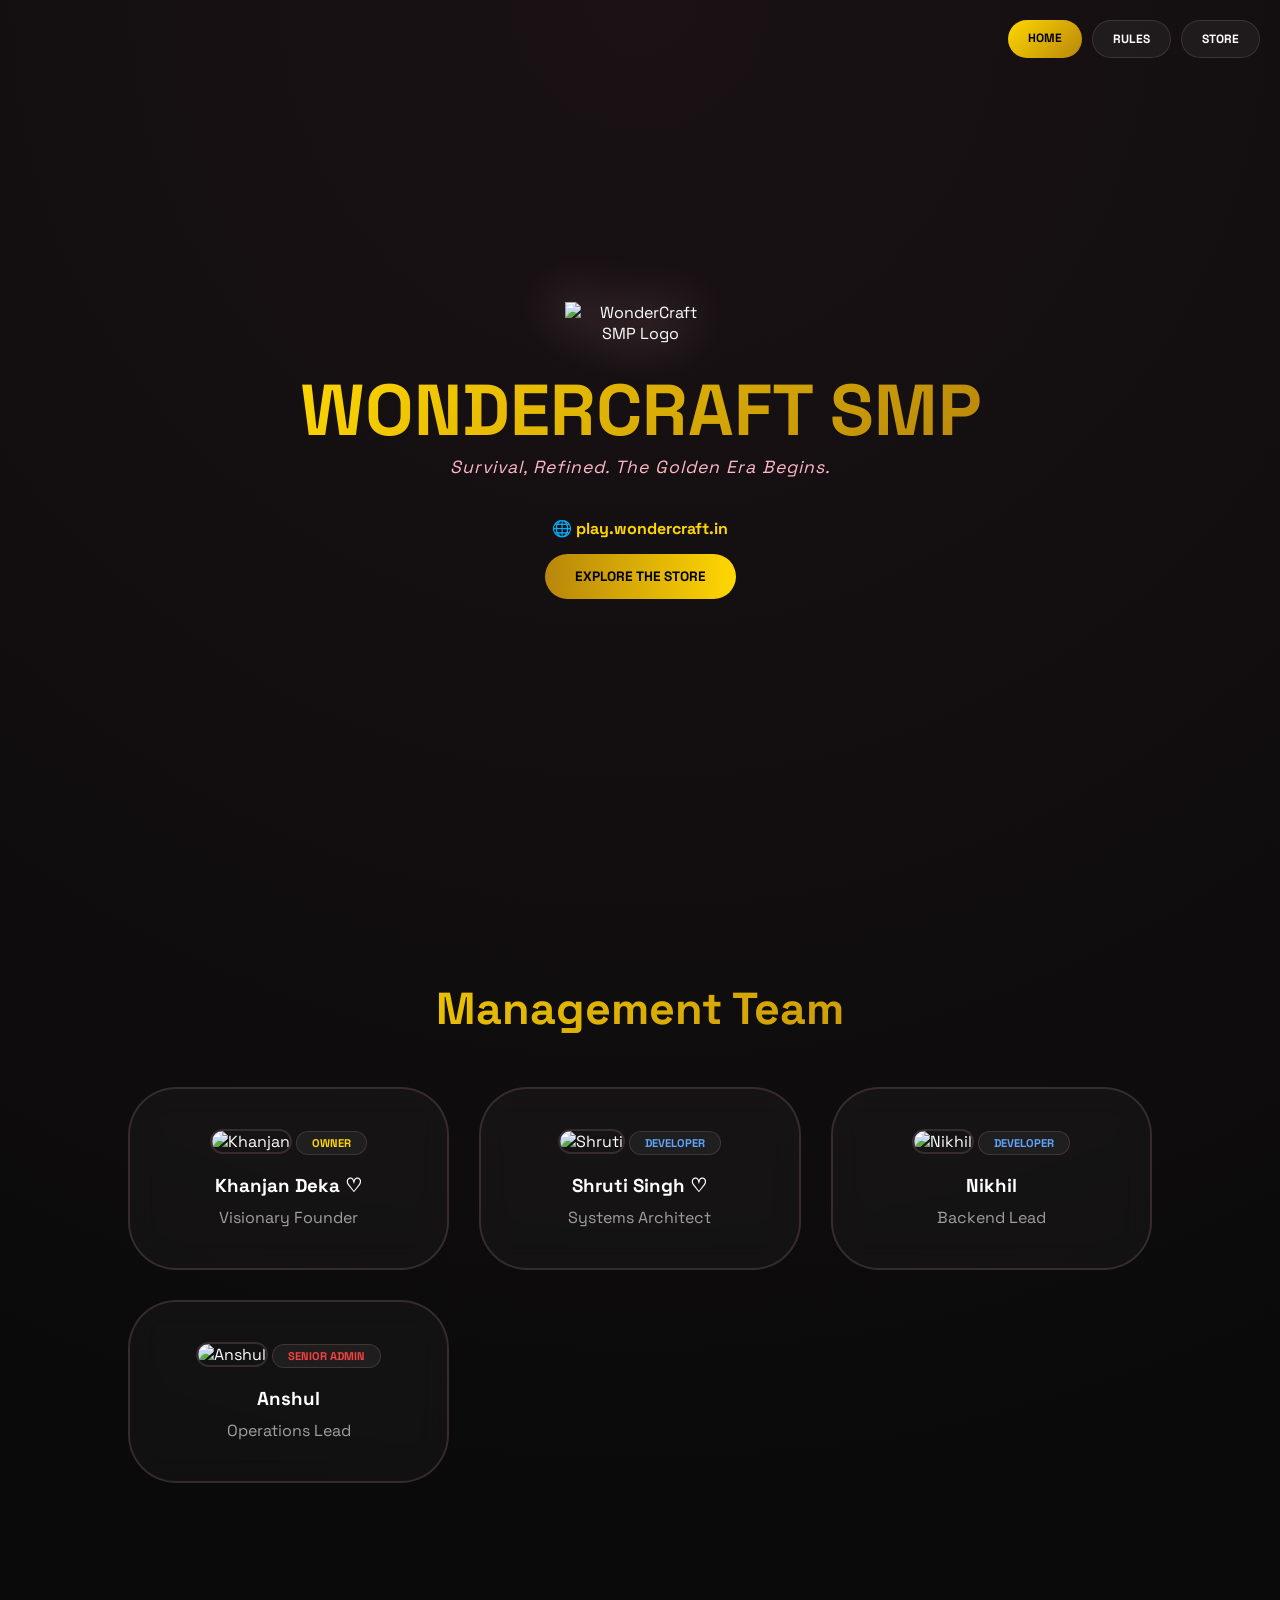
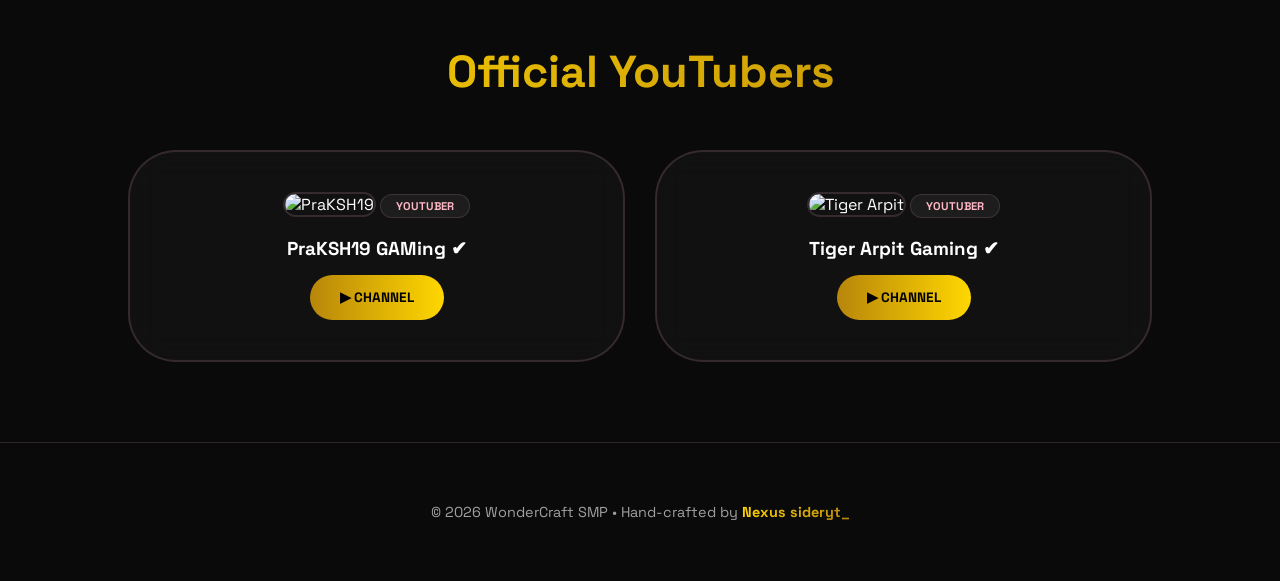
==== commit 4706baa6: "Update footer copyright name to Nexus sideryt_" ====
--- a/index.html
+++ b/index.html
@@ -258,7 +258,7 @@
     </section>
 
     <footer>
-        <p>&copy; 2026 WonderCraft SMP • Hand-crafted by <span class="gold-gradient">Shruti Singh</span></p>
+        <p>&copy; 2026 WonderCraft SMP • Hand-crafted by <span class="gold-gradient">Nexus sideryt_</span></p>
     </footer>
 
     <script>
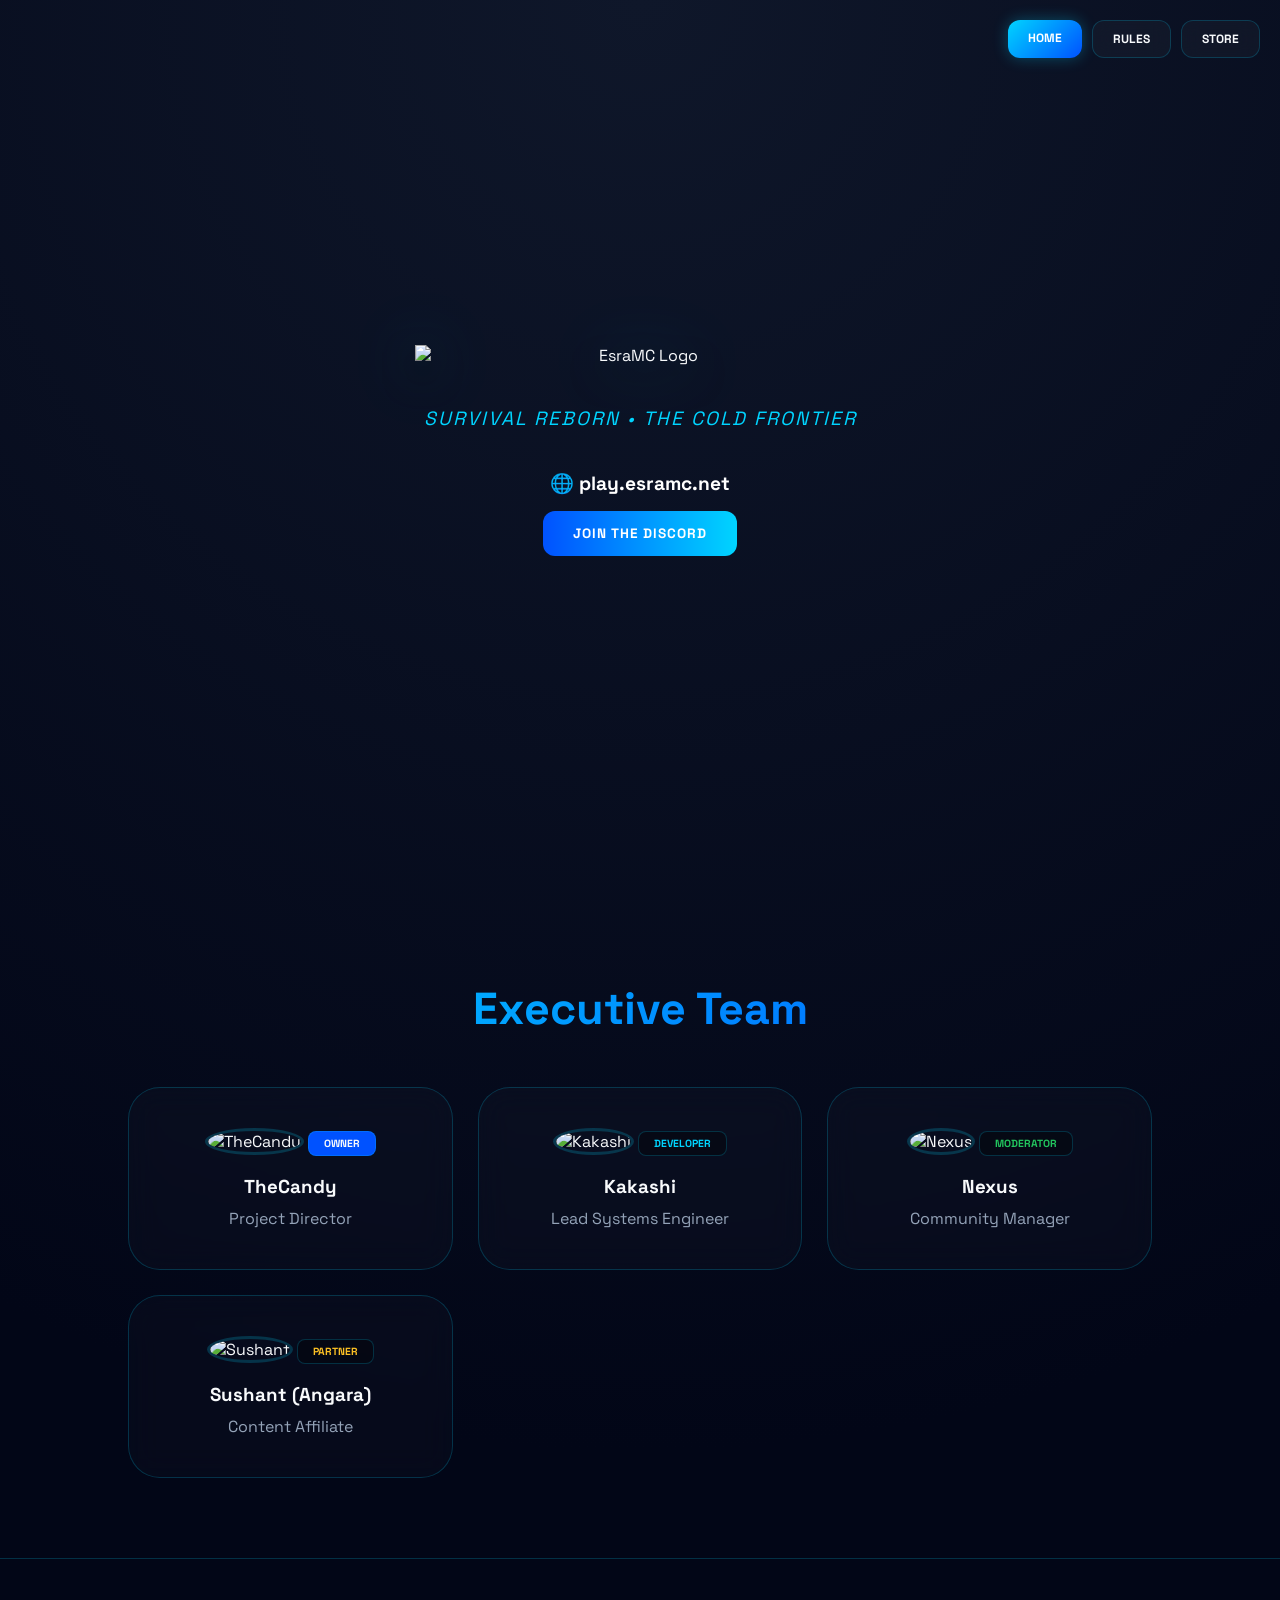
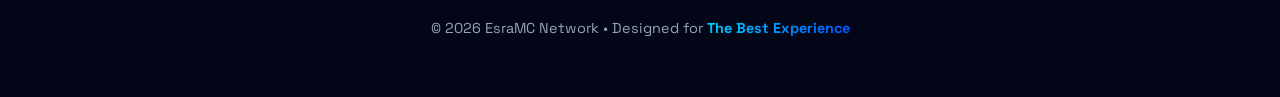
==== commit f4ae4f76: "Update index.html for EsraMC branding and styles" ====
--- a/index.html
+++ b/index.html
@@ -3,23 +3,21 @@
 <head>
     <meta charset="UTF-8">
     <meta name="viewport" content="width=device-width, initial-scale=1.0">
-    <title>WonderCraft SMP • The Golden Era</title>
+    <title>EsraMC • New Era of Survival</title>
     
     <link href="https://fonts.bunny.net/css?family=Space+Grotesk:wght@400;600;700;800&display=swap" rel="stylesheet">
 
     <style>
         /* --- 1. Core Variables & Setup --- */
         :root {
-          --bg: #0a0a0a;
-          --bg-sakura: #1a1215;
-          --sakura: #ffb7c5;
-          --gold: #FFD700;
-          --gold-dark: #B8860B;
-          --glass: rgba(255, 255, 255, 0.05);
-          --border: rgba(255, 183, 197, 0.15);
-          --text: #ffffff;
-          --muted: #a0a0a0;
-          --king-red: #ef4444;
+          --bg: #020617;
+          --bg-accent: #0f172a;
+          --primary-blue: #00d4ff;
+          --secondary-blue: #0052ff;
+          --glass: rgba(255, 255, 255, 0.03);
+          --border: rgba(0, 212, 255, 0.2);
+          --text: #f8fafc;
+          --muted: #94a3b8;
         }
 
         * {
@@ -31,18 +29,24 @@
 
         body {
           background-color: var(--bg);
-          background-image: radial-gradient(circle at top, var(--bg-sakura) 0%, var(--bg) 70%);
+          background-image: radial-gradient(circle at top, var(--bg-accent) 0%, var(--bg) 80%);
           color: var(--text);
           overflow-x: hidden;
           min-height: 100vh;
         }
 
-        /* --- 2. Animations (Sakura Petals) --- */
-        .petal {
+        /* --- 2. Animations --- */
+        @keyframes float {
+          0% { transform: translateY(0px) rotate(-1deg); }
+          50% { transform: translateY(-25px) rotate(1deg); } /* Increased float range */
+          100% { transform: translateY(0px) rotate(-1deg); }
+        }
+
+        .particle {
           position: fixed;
           top: -10%;
-          background-color: var(--sakura);
-          border-radius: 10px 0 10px 10px;
+          background-color: var(--primary-blue);
+          border-radius: 50%;
           opacity: 0.3;
           pointer-events: none;
           z-index: 1;
@@ -50,13 +54,14 @@
         }
 
         @keyframes fall {
-          0% { transform: translateY(0vh) rotate(0deg); opacity: 0.8; }
-          100% { transform: translateY(100vh) rotate(360deg); opacity: 0; }
+          0% { transform: translateY(0vh) scale(0); opacity: 0.6; }
+          50% { opacity: 0.4; }
+          100% { transform: translateY(100vh) scale(1); opacity: 0; }
         }
 
         /* --- 3. Typography & Gradients --- */
-        .gold-gradient {
-          background: linear-gradient(135deg, var(--gold) 0%, var(--gold-dark) 100%);
+        .blue-gradient {
+          background: linear-gradient(135deg, var(--primary-blue) 0%, var(--secondary-blue) 100%);
           -webkit-background-clip: text;
           -webkit-text-fill-color: transparent;
           font-weight: 800;
@@ -76,7 +81,7 @@
 
         .page-nav a {
           padding: 10px 20px;
-          border-radius: 999px;
+          border-radius: 12px;
           text-decoration: none;
           font-weight: 700;
           color: var(--text);
@@ -88,9 +93,10 @@
         }
 
         .page-nav .active {
-          background: linear-gradient(135deg, var(--gold), var(--gold-dark));
-          color: #000;
+          background: linear-gradient(135deg, var(--primary-blue), var(--secondary-blue));
+          color: #fff;
           border: none;
+          box-shadow: 0 0 15px rgba(0, 212, 255, 0.3);
         }
 
         /* --- 5. Hero Section --- */
@@ -105,9 +111,14 @@
         }
 
         .site-logo {
-            width: 150px;
+            width: 450px; /* Adjust size as needed for your logo image */
+            max-width: 90%; /* For mobile responsiveness */
+            height: auto;
             margin-bottom: 20px;
-            filter: drop-shadow(0 0 25px var(--sakura));
+            /* Blue shadow and a slight glow effect */
+            filter: drop-shadow(0 15px 15px rgba(0, 0, 0, 0.6)) drop-shadow(0 0 30px rgba(0, 212, 255, 0.4));
+            /* Apply the floating animation */
+            animation: float 6s ease-in-out infinite; 
         }
 
         /* --- 6. The Matrix Card System --- */
@@ -116,71 +127,75 @@
 
         .grid {
           display: grid;
-          grid-template-columns: repeat(auto-fit, minmax(300px, 1fr));
-          gap: 30px;
+          grid-template-columns: repeat(auto-fit, minmax(280px, 1fr));
+          gap: 25px;
           justify-content: center;
         }
 
         .card {
-          background: rgba(255, 255, 255, 0.03);
-          border: 2px solid var(--border);
+          background: rgba(255, 255, 255, 0.02);
+          border: 1px solid var(--border);
           padding: 40px 30px;
-          border-radius: 3rem;
+          border-radius: 2rem;
           backdrop-filter: blur(15px);
-          transition: 0.4s cubic-bezier(0.175, 0.885, 0.32, 1.275);
+          transition: 0.4s ease;
           text-align: center;
         }
 
         .card:hover {
-          transform: translateY(-12px);
-          border-color: var(--gold);
-          box-shadow: 0 20px 60px rgba(255, 215, 0, 0.15);
+          transform: translateY(-10px);
+          border-color: var(--primary-blue);
+          background: rgba(0, 212, 255, 0.05);
+          box-shadow: 0 20px 40px rgba(0, 0, 0, 0.4);
         }
 
         .card img {
-            width: 120px;
-            height: 120px;
-            border-radius: 2rem;
+            width: 100px;
+            height: 100px;
+            border-radius: 50%;
             margin-bottom: 20px;
-            border: 2px solid var(--border);
+            border: 3px solid var(--border);
             object-fit: cover;
         }
 
         /* --- 7. Buttons & Tiers --- */
-        .btn-gold {
-          background: linear-gradient(90deg, var(--gold-dark), var(--gold));
-          color: #000;
-          font-weight: 900;
+        .btn-blue {
+          background: linear-gradient(90deg, var(--secondary-blue), var(--primary-blue));
+          color: #fff;
+          font-weight: 800;
           text-transform: uppercase;
           border: none;
           padding: 14px 30px;
-          border-radius: 999px;
+          border-radius: 12px;
           cursor: pointer;
           text-decoration: none;
           display: inline-block;
           transition: 0.3s;
           font-size: 0.85rem;
-        }
-
-        .btn-gold:hover {
-          filter: brightness(1.1);
-          transform: scale(1.05);
-          box-shadow: 0 0 20px rgba(255, 215, 0, 0.4);
+          letter-spacing: 1px;
+        }
+
+        .btn-blue:hover {
+          filter: brightness(1.2);
+          box-shadow: 0 0 25px rgba(0, 212, 255, 0.5);
         }
 
         .role-pill {
             display: inline-block;
-            padding: 4px 15px;
-            border-radius: 999px;
-            font-size: 0.7rem;
+            padding: 5px 15px;
+            border-radius: 8px;
+            font-size: 0.65rem;
             font-weight: 800;
             margin-bottom: 12px;
-            background: var(--glass);
+            background: rgba(0, 0, 0, 0.3);
             border: 1px solid var(--border);
-        }
-
-        .text-emperor { color: var(--gold); }
-        .text-king { color: var(--king-red); text-shadow: 0 0 10px rgba(239, 68, 68, 0.2); }
+            text-transform: uppercase;
+        }
+
+        .text-owner { color: #f8fafc; background: var(--secondary-blue); }
+        .text-dev { color: var(--primary-blue); }
+        .text-mod { color: #22c55e; }
+        .text-partner { color: #fbbf24; }
 
         footer { text-align: center; padding: 60px; border-top: 1px solid var(--border); color: var(--muted); font-size: 0.9rem; }
     </style>
@@ -189,94 +204,80 @@
 <body>
 
     <nav class="page-nav">
-        <a href="index.html" class="active">HOME</a>
-        <a href="rules.html">RULES</a>
-        <a href="store.html">STORE</a>
+        <a href="#" class="active">HOME</a>
+        <a href="#">RULES</a>
+        <a href="#">STORE</a>
     </nav>
 
     <header class="hero">
-        <img src="1000023772.png" class="site-logo" alt="WonderCraft SMP Logo">
-        <h1 class="gold-gradient" style="font-size: 4.5rem;">WONDERCRAFT SMP</h1>
-        <p class="italic" style="color: var(--sakura); font-size: 1.1rem; letter-spacing: 1px;">Survival, Refined. The Golden Era Begins.</p>
+        <img src="https://cdn.discordapp.com/attachments/1471972962335854612/1481328929724825764/Picsart_26-03-11_21-56-55-794.png?ex=69b2ea92&is=69b19912&hm=43d0fb7c6ba8949c99616fbe81cf12d6f88656752533d7f345d5b6a07a56d112&" 
+             class="site-logo" 
+             alt="EsraMC Logo">
+        
+        <p class="italic" style="color: var(--primary-blue); font-size: 1.2rem; letter-spacing: 2px; margin-top: 20px;">
+            SURVIVAL REBORN • THE COLD FRONTIER
+        </p>
         
         <div style="margin-top: 40px;">
-            <p style="margin-bottom: 15px; font-weight: 700; color: var(--gold);">🌐 play.wondercraft.in</p>
-            <a href="store.html" class="btn-gold">Explore the Store</a>
+            <p style="margin-bottom: 15px; font-weight: 700; color: #fff; font-size: 1.2rem;">🌐 play.esramc.net</p>
+            <a href="#" class="btn-blue">Join the Discord</a>
         </div>
     </header>
 
     <section id="staff">
-        <h2 class="title gold-gradient">Management Team</h2>
+        <h2 class="title blue-gradient">Executive Team</h2>
         <div class="grid">
             <div class="card">
-                <img src="khanjan.png" alt="Khanjan">
-                <div class="role-pill text-emperor">OWNER</div>
-                <h3>Khanjan Deka ♡</h3>
-                <p style="color: var(--muted); margin-top: 10px;">Visionary Founder</p>
-            </div>
-
-            <div class="card">
-                <img src="shruti.png" alt="Shruti">
-                <div class="role-pill" style="color: #60a5fa;">DEVELOPER</div>
-                <h3>Shruti Singh ♡</h3>
-                <p style="color: var(--muted); margin-top: 10px;">Systems Architect</p>
-            </div>
-
-            <div class="card">
-                <img src="nikhil.png" alt="Nikhil">
-                <div class="role-pill" style="color: #60a5fa;">DEVELOPER</div>
-                <h3>Nikhil</h3>
-                <p style="color: var(--muted); margin-top: 10px;">Backend Lead</p>
-            </div>
-
-            <div class="card">
-                <img src="anshul.png" alt="Anshul">
-                <div class="role-pill text-king">SENIOR ADMIN</div>
-                <h3>Anshul</h3>
-                <p style="color: var(--muted); margin-top: 10px;">Operations Lead</p>
+                <img src="https://api.mineatar.io/body/full/TheCandy" alt="TheCandy">
+                <div class="role-pill text-owner">OWNER</div>
+                <h3>TheCandy</h3>
+                <p style="color: var(--muted); margin-top: 10px;">Project Director</p>
+            </div>
+
+            <div class="card">
+                <img src="https://api.mineatar.io/body/full/Kakashi" alt="Kakashi">
+                <div class="role-pill text-dev">DEVELOPER</div>
+                <h3>Kakashi</h3>
+                <p style="color: var(--muted); margin-top: 10px;">Lead Systems Engineer</p>
+            </div>
+
+            <div class="card">
+                <img src="https://api.mineatar.io/body/full/Nexus" alt="Nexus">
+                <div class="role-pill text-mod">MODERATOR</div>
+                <h3>Nexus</h3>
+                <p style="color: var(--muted); margin-top: 10px;">Community Manager</p>
+            </div>
+
+            <div class="card">
+                <img src="https://api.mineatar.io/body/full/Sushant" alt="Sushant">
+                <div class="role-pill text-partner">PARTNER</div>
+                <h3>Sushant (Angara)</h3>
+                <p style="color: var(--muted); margin-top: 10px;">Content Affiliate</p>
             </div>
         </div>
     </section>
 
-    <section id="creators">
-        <h2 class="title gold-gradient">Official YouTubers</h2>
-        <div class="grid">
-            <div class="card">
-                <img src="prax.png" alt="PraKSH19">
-                <div class="role-pill" style="color: var(--sakura);">YOUTUBER</div>
-                <h3>PraKSH19 GAMing ✔</h3>
-                <a href="https://youtube.com/@praksh19gaming" class="btn-gold" style="margin-top: 15px;">▶ Channel</a>
-            </div>
-
-            <div class="card">
-                <img src="arpit.png" alt="Tiger Arpit">
-                <div class="role-pill" style="color: var(--sakura);">YOUTUBER</div>
-                <h3>Tiger Arpit Gaming ✔</h3>
-                <a href="https://youtube.com/@Tiger_Arpit_Gamingz" class="btn-gold" style="margin-top: 15px;">▶ Channel</a>
-            </div>
-        </div>
-    </section>
-
     <footer>
-        <p>&copy; 2026 WonderCraft SMP • Hand-crafted by <span class="gold-gradient">Nexus sideryt_</span></p>
+        <p>&copy; 2026 EsraMC Network • Designed for <span class="blue-gradient">The Best Experience</span></p>
     </footer>
 
     <script>
-        // Sakura Petal Generator
-        function createPetal() {
-            const petal = document.createElement('div');
-            petal.classList.add('petal');
-            petal.style.left = Math.random() * 100 + 'vw';
-            petal.style.width = Math.random() * 10 + 5 + 'px';
-            petal.style.height = petal.style.width;
-            petal.style.animationDuration = Math.random() * 3 + 2 + 's';
-            document.body.appendChild(petal);
+        // Blue Particle Generator
+        function createParticle() {
+            const particle = document.createElement('div');
+            particle.classList.add('particle');
+            particle.style.left = Math.random() * 100 + 'vw';
+            const size = Math.random() * 6 + 2 + 'px';
+            particle.style.width = size;
+            particle.style.height = size;
+            particle.style.animationDuration = Math.random() * 4 + 3 + 's';
+            document.body.appendChild(particle);
 
             setTimeout(() => {
-                petal.remove();
-            }, 5000);
-        }
-        setInterval(createPetal, 350);
+                particle.remove();
+            }, 7000);
+        }
+        setInterval(createParticle, 200);
     </script>
 </body>
 </html>
